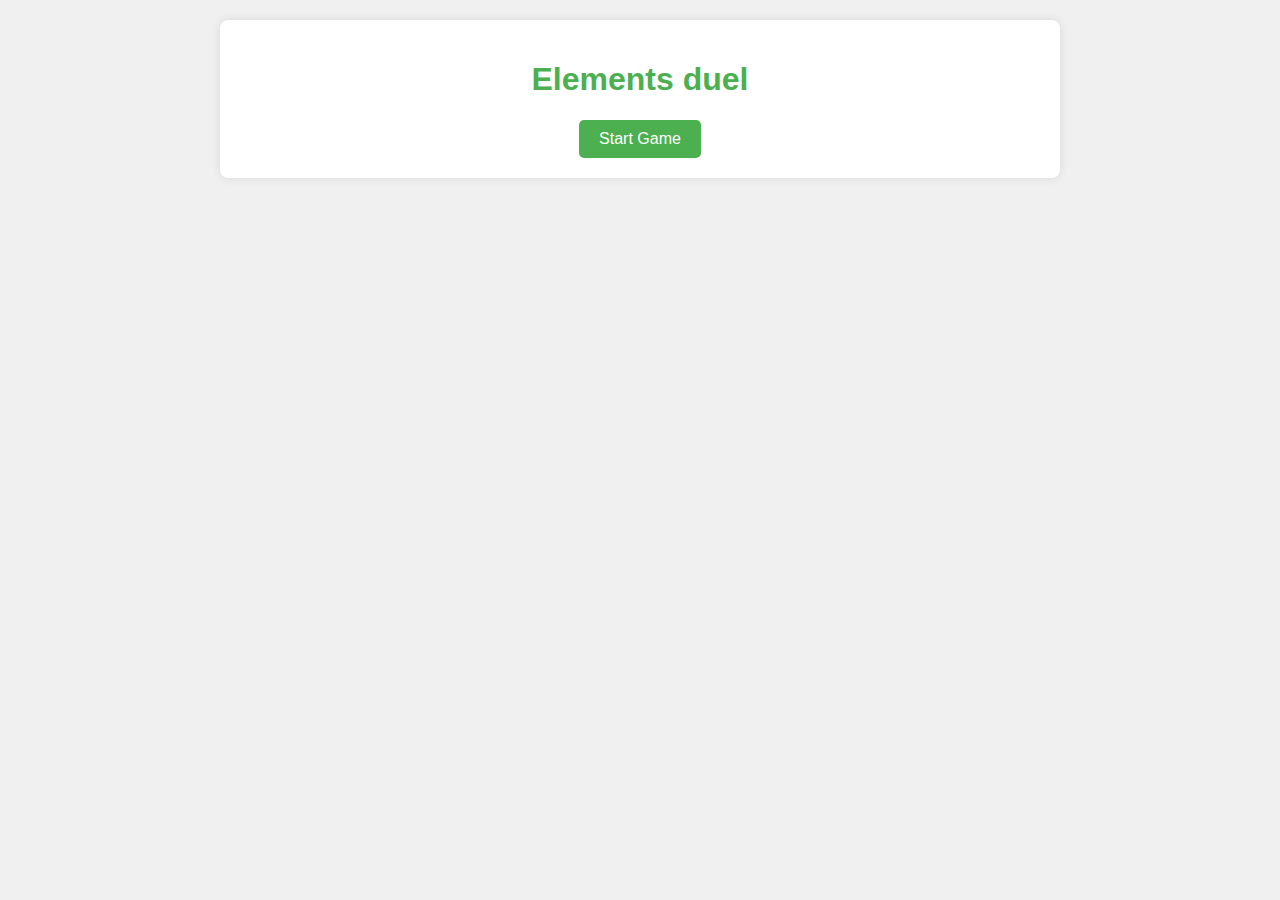
==== Components/View/index.html @ a7e6235b "Add files via upload" ====
<!DOCTYPE html>
<html lang="en">
<head>
  <meta charset="UTF-8">
  <meta name="viewport" content="width=device-width, initial-scale=1.0">
  <title>Elements Duel</title>
  <link rel="stylesheet" href="styles.css">
  <script src="script.js" defer></script>
</head>
<body>
<div id="game">
  <h1>Elements duel</h1>
  <div id="players"></div>
  <button id="startGame">Start Game</button>
</div>
</body>
</html>
---- Components/View/styles.css ----
body {
    font-family: Arial, sans-serif;
    background-color: #f0f0f0;
    color: #333;
    margin: 0;
    padding: 20px;
}

#game {
    max-width: 800px;
    margin: auto;
    background: white;
    border-radius: 8px;
    box-shadow: 0 0 10px rgba(0, 0, 0, 0.1);
    padding: 20px;
}

h1 {
    text-align: center;
    color: #4CAF50;
}

.player {
    border: 1px solid #ddd;
    border-radius: 8px;
    padding: 10px;
    margin: 10px 0;
    background-color: #f9f9f9;
}

.card {
    border: 1px solid #4CAF50;
    border-radius: 5px;
    padding: 10px;
    margin: 5px;
    cursor: pointer;
    background-color: #e0ffe0;
    transition: background-color 0.3s;
}

.card:hover {
    background-color: #d0ffcc;
}

button {
    background-color: #4CAF50;
    color: white;
    border: none;
    padding: 10px 20px;
    border-radius: 5px;
    cursor: pointer;
    font-size: 16px;
    margin-top: 10px;
    display: block; /* Ensures the button takes the full width */
    margin-left: auto; /* Center the button */
    margin-right: auto; /* Center the button */
}

button:hover {
    background-color: #45a049;
}
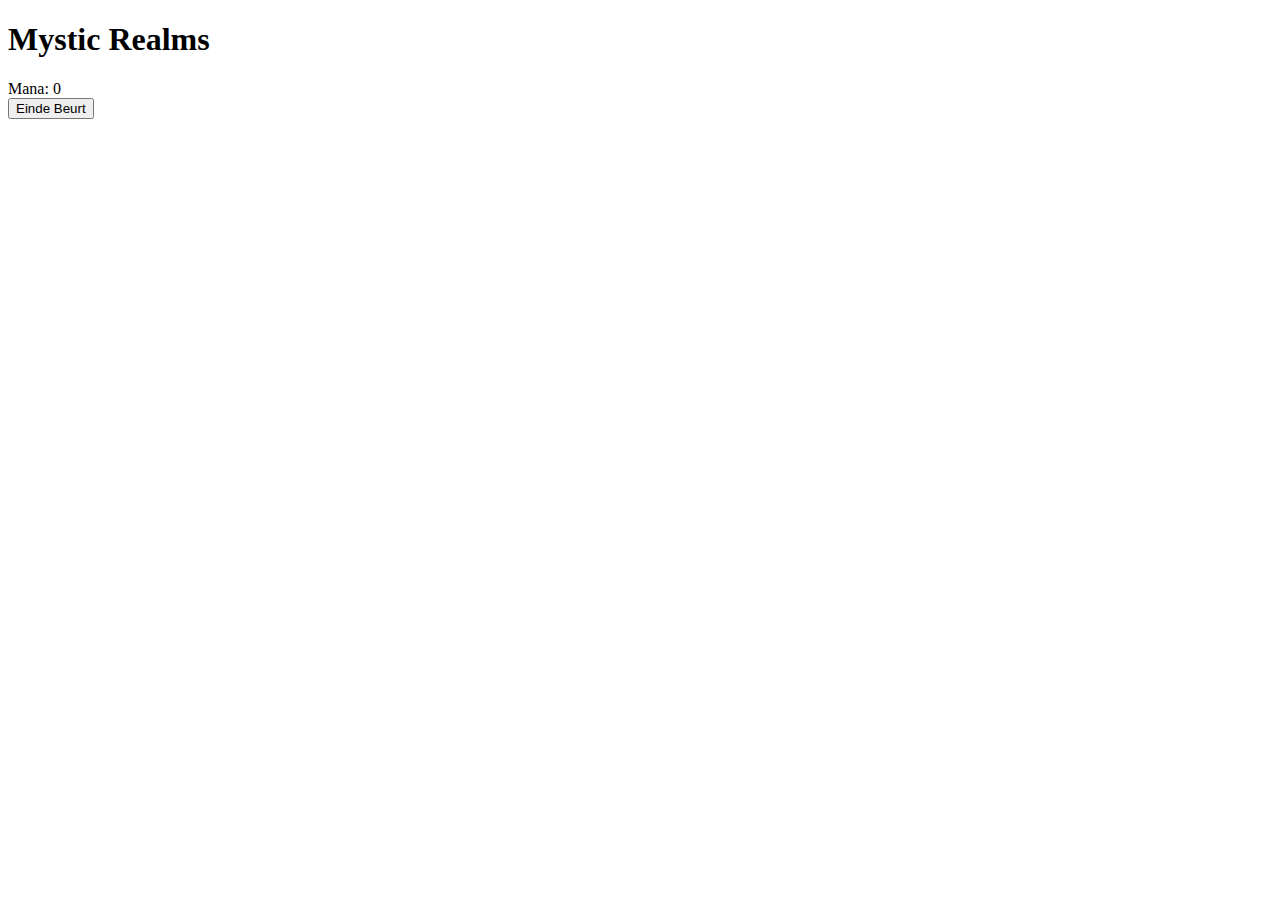
==== commit 40e0f454: "Merge remote-tracking branch 'origin/main'" ====
--- a/Components/View/index.html
+++ b/Components/View/index.html
@@ -1,17 +1,17 @@
-<!DOCTYPE html>
-<html lang="en">
-<head>
-  <meta charset="UTF-8">
-  <meta name="viewport" content="width=device-width, initial-scale=1.0">
-  <title>Elements Duel</title>
-  <link rel="stylesheet" href="styles.css">
-  <script src="script.js" defer></script>
-</head>
-<body>
-<div id="game">
-  <h1>Elements duel</h1>
-  <div id="players"></div>
-  <button id="startGame">Start Game</button>
-</div>
-</body>
+<!DOCTYPE html>
+<html lang="nl">
+<head>
+  <meta charset="UTF-8">
+  <meta name="viewport" content="width=device-width, initial-scale=1.0">
+  <title>Mystic Realms</title>
+</head>
+<body>
+
+<h1>Mystic Realms</h1>
+<div id="player-hand"></div>
+<div class="mana">Mana: <span id="mana-count">0</span></div>
+<button id="end-turn">Einde Beurt</button>
+
+
+</body>
 </html>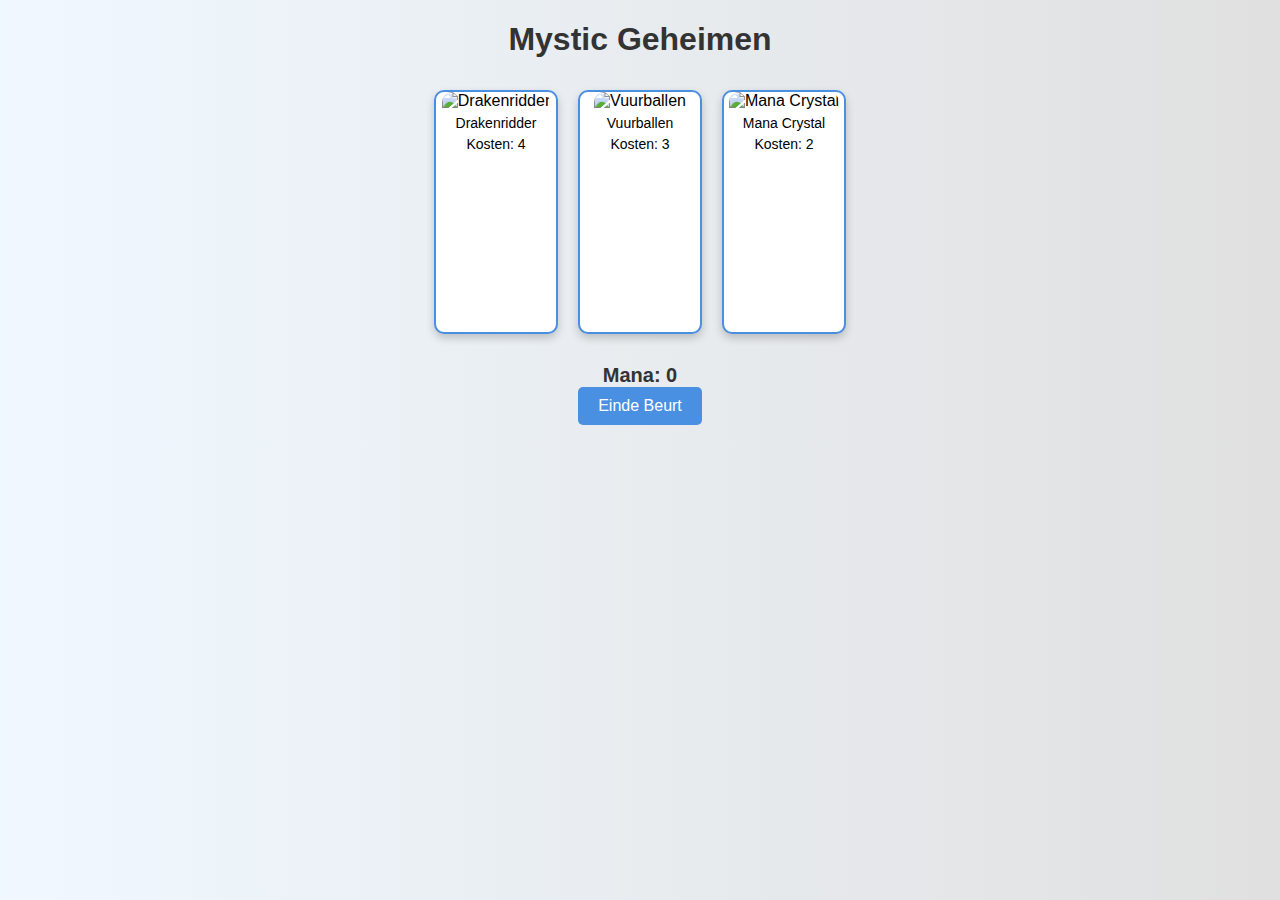
==== commit 9ce53ca4: "Update 7-3-2025" ====
--- a/Components/View/index.html
+++ b/Components/View/index.html
@@ -3,15 +3,16 @@
 <head>
   <meta charset="UTF-8">
   <meta name="viewport" content="width=device-width, initial-scale=1.0">
-  <title>Mystic Realms</title>
+  <title>Mystic Geheimen</title>
+  <link rel="stylesheet" href="styles.css">
 </head>
 <body>
 
-<h1>Mystic Realms</h1>
+<h1>Mystic Geheimen</h1>
 <div id="player-hand"></div>
 <div class="mana">Mana: <span id="mana-count">0</span></div>
 <button id="end-turn">Einde Beurt</button>
 
-
+<script src="script.js"></script>
 </body>
 </html>--- a/Components/View/styles.css
+++ b/Components/View/styles.css
@@ -0,0 +1,67 @@
+body {
+    font-family: 'Arial', sans-serif;
+    background: linear-gradient(to right, #f0f8ff, #e0e0e0);
+    margin: 20px;
+    text-align: center;
+}
+
+h1 {
+    color: #333;
+}
+
+#player-hand {
+    display: flex;
+    justify-content: center;
+    flex-wrap: wrap;
+    margin: 20px 0;
+}
+
+.card {
+    width: 120px;
+    height: 240px;
+    border: 2px solid #4a90e2;
+    border-radius: 10px;
+    margin: 10px;
+    display: inline-block;
+    text-align: center;
+    cursor: pointer;
+    position: relative;
+    background-color: #ffffff;
+    box-shadow: 0 4px 8px rgba(0, 0, 0, 0.2);
+    transition: transform 0.2s, box-shadow 0.2s;
+}
+
+.card img {
+    border-radius: 10px 10px 0 0;
+}
+.card:hover {
+    transform: scale(1.05);
+    box-shadow: 0 8px 16px rgba(0, 0, 0, 0.3);
+}
+
+.card p {
+    margin: 5px 0;
+    font-size: 14px;
+}
+
+.mana {
+    font-size: 20px;
+    margin-top: 20px;
+    font-weight: bold;
+    color: #333;
+}
+
+button {
+    padding: 10px 20px;
+    font-size: 16px;
+    border: none;
+    border-radius: 5px;
+    background-color: #4a90e2;
+    color: white;
+    cursor: pointer;
+    transition: background-color 0.3s;
+}
+
+button:hover {
+    background-color: #357abd;
+}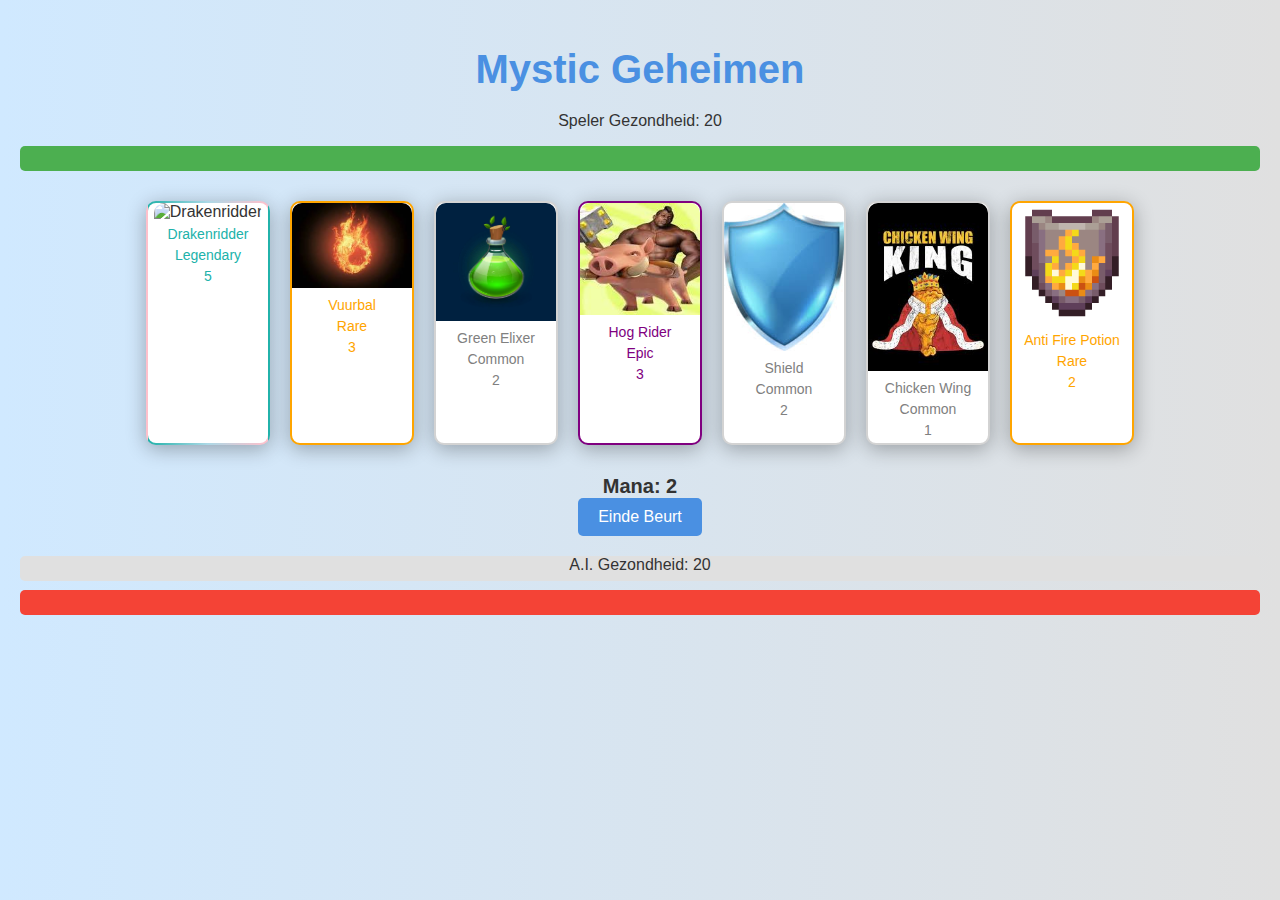
==== commit 7a0ac572: "gebruik gemaakt van overerving. ( inheritance )" ====
--- a/Components/View/index.html
+++ b/Components/View/index.html
@@ -9,10 +9,23 @@
 <body>
 
 <h1>Mystic Geheimen</h1>
+<div id="health-bar">
+  <p>Speler Gezondheid: <span id="player-health-count">20</span></p>
+  <div id="player-health-bar" class="health-bar">
+    <div id="player-health" class="health"></div>
+  </div>
+</div>
+
 <div id="player-hand"></div>
 <div class="mana">Mana: <span id="mana-count">0</span></div>
 <button id="end-turn">Einde Beurt</button>
 
+<!-- AI Health Bar -->
+<div id="ai-health-bar" class="health-bar" style="background-color: #e0e0e0; margin-top: 20px;">
+  <p>A.I. Gezondheid: <span id="ai-health-count">20</span></p>
+  <div id="ai-health" class="health ai-health-green"></div>
+</div>
+
 <script src="script.js"></script>
 </body>
 </html>--- a/Components/View/styles.css
+++ b/Components/View/styles.css
@@ -1,12 +1,41 @@
 body {
     font-family: 'Arial', sans-serif;
-    background: linear-gradient(to right, #f0f8ff, #e0e0e0);
-    margin: 20px;
+    background: linear-gradient(to right, #d0e9ff, #e0e0e0);
+    margin: 0;
+    padding: 20px;
     text-align: center;
+    color: #333;
 }
 
 h1 {
-    color: #333;
+    color: #4a90e2;
+    font-size: 2.5em;
+    margin-bottom: 20px;
+}
+
+#health-bar {
+    margin: 20px 0;
+}
+
+.health-bar {
+    width: 100%;
+    height: 25px;
+    border-radius: 5px;
+    margin-top: 5px;
+}
+
+.health {
+    height: 100%;
+    background-color: #4caf50; /* green color for player's health */
+    width: 100%; /* starts as full width */
+    border-radius: 5px;
+}
+
+#ai-health {
+    height: 100%;
+    background-color: #f44336; /* red color for AI's health */
+    width: 100%; /* starts as full width */
+    border-radius: 5px;
 }
 
 #player-hand {
@@ -19,7 +48,6 @@
 .card {
     width: 120px;
     height: 240px;
-    border: 2px solid #4a90e2;
     border-radius: 10px;
     margin: 10px;
     display: inline-block;
@@ -27,21 +55,61 @@
     cursor: pointer;
     position: relative;
     background-color: #ffffff;
-    box-shadow: 0 4px 8px rgba(0, 0, 0, 0.2);
+    box-shadow: 0 4px 20px rgba(0, 0, 0, 0.3);
     transition: transform 0.2s, box-shadow 0.2s;
+    overflow: hidden;
 }
 
 .card img {
     border-radius: 10px 10px 0 0;
+    width: 100%;
+    height: auto;
 }
+
 .card:hover {
     transform: scale(1.05);
-    box-shadow: 0 8px 16px rgba(0, 0, 0, 0.3);
+    box-shadow: 0 8px 30px rgba(0, 0, 0, 0.5);
 }
 
 .card p {
     margin: 5px 0;
     font-size: 14px;
+}
+
+.card.common {
+    border: 2px solid #d3d3d3;
+}
+
+.card.rare {
+    border: 2px solid #FFA500;
+}
+
+.card.epic {
+    border: 2px solid #800080;
+}
+
+.card.legendary {
+    border: 2px solid transparent;
+    background-image: linear-gradient(white, white),
+    linear-gradient(to right, lightseagreen, lightblue, pink);
+    background-clip: padding-box, border-box;
+    padding: 0;
+}
+
+.card.common p {
+    color: grey;
+}
+
+.card.rare p {
+    color: #FFA500;
+}
+
+.card.epic p {
+    color: #800080;
+}
+
+.card.legendary p {
+    color: lightseagreen;
 }
 
 .mana {
@@ -59,9 +127,10 @@
     background-color: #4a90e2;
     color: white;
     cursor: pointer;
-    transition: background-color 0.3s;
+    transition: background-color 0.3s, transform 0.2s;
 }
 
 button:hover {
     background-color: #357abd;
+    transform: scale(1.05);
 }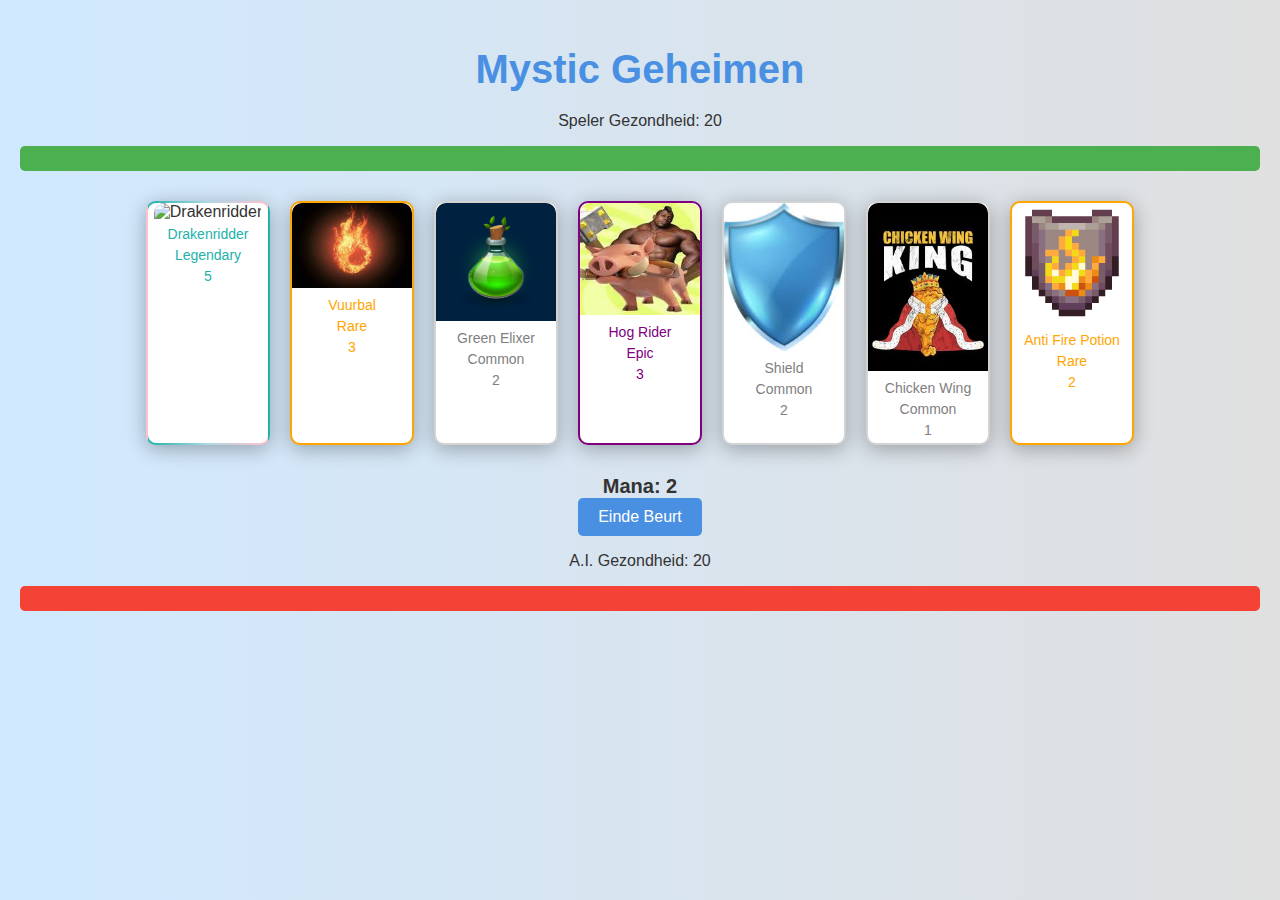
==== commit b8148353: "style weg bij html" ====
--- a/Components/View/index.html
+++ b/Components/View/index.html
@@ -20,8 +20,8 @@
 <div class="mana">Mana: <span id="mana-count">0</span></div>
 <button id="end-turn">Einde Beurt</button>
 
-<!-- AI Health Bar -->
-<div id="ai-health-bar" class="health-bar" style="background-color: #e0e0e0; margin-top: 20px;">
+
+<div id="ai-health-bar" class="health-bar" >
   <p>A.I. Gezondheid: <span id="ai-health-count">20</span></p>
   <div id="ai-health" class="health ai-health-green"></div>
 </div>
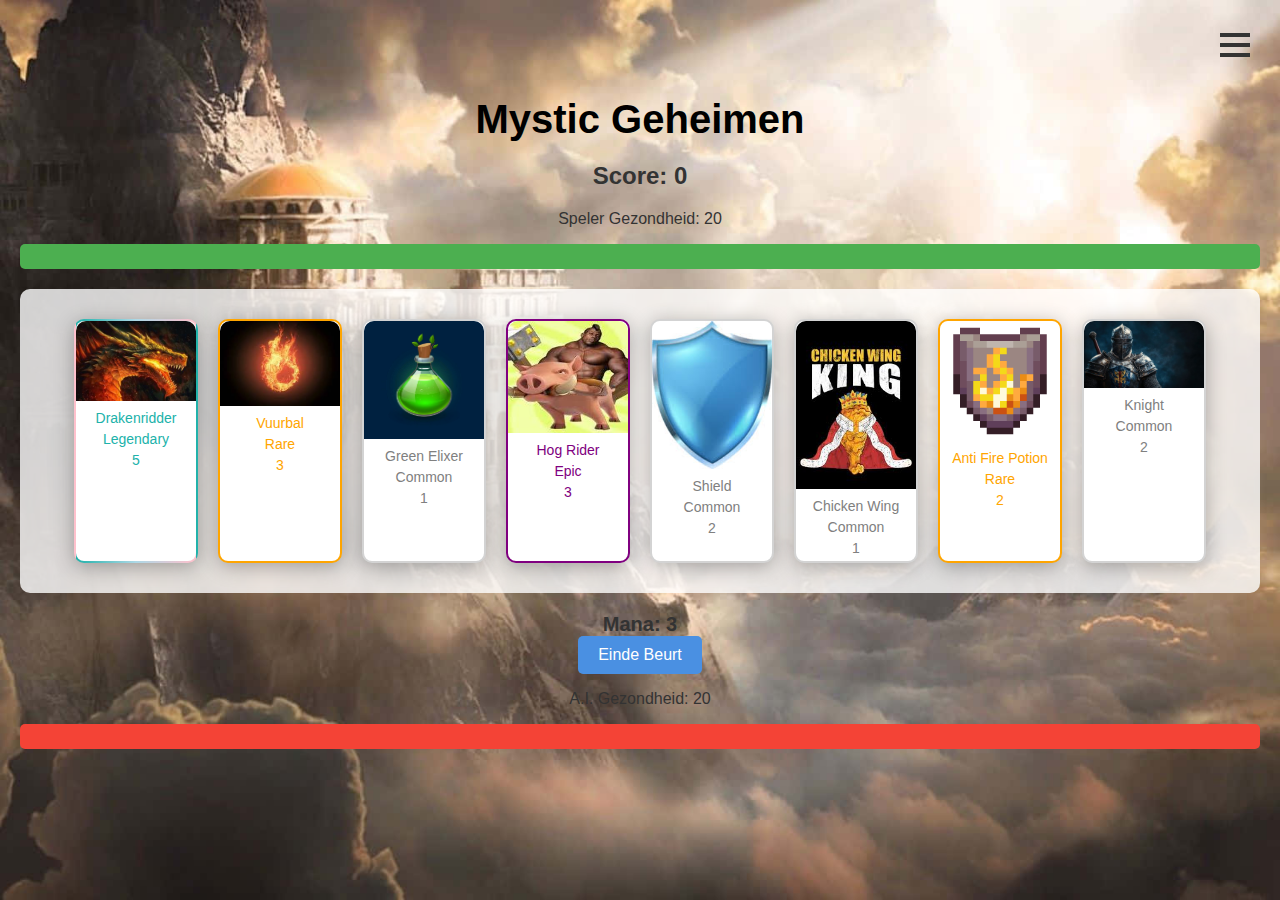
==== commit 915c8773: "pre" ====
--- a/Components/View/index.html
+++ b/Components/View/index.html
@@ -8,7 +8,27 @@
 </head>
 <body>
 
+<div id="navbar">
+  <div id="hamburger" onclick="toggleNav()">
+    <div class="line"></div>
+    <div class="line"></div>
+    <div class="line"></div>
+  </div>
+  <div id="nav-menu">
+    <ul>
+      <a href="about.html">About</a>
+      <a href="login.html">Login</a>
+    </ul>
+  </div>
+</div>
+
 <h1>Mystic Geheimen</h1>
+
+<!-- Score Display -->
+<div id="score-display">
+  <h2>Score: <span id="score-count">0</span></h2>
+</div>
+
 <div id="health-bar">
   <p>Speler Gezondheid: <span id="player-health-count">20</span></p>
   <div id="player-health-bar" class="health-bar">
@@ -18,14 +38,15 @@
 
 <div id="player-hand"></div>
 <div class="mana">Mana: <span id="mana-count">0</span></div>
+
 <button id="end-turn">Einde Beurt</button>
 
-
-<div id="ai-health-bar" class="health-bar" >
+<div id="ai-health-bar" class="health-bar">
   <p>A.I. Gezondheid: <span id="ai-health-count">20</span></p>
   <div id="ai-health" class="health ai-health-green"></div>
 </div>
 
 <script src="script.js"></script>
+
 </body>
 </html>--- a/Components/View/styles.css
+++ b/Components/View/styles.css
@@ -1,6 +1,7 @@
 body {
     font-family: 'Arial', sans-serif;
-    background: linear-gradient(to right, #d0e9ff, #e0e0e0);
+    background: url('best-greek-mythology-9tlb3r6i5cjgnuqk.jpg') no-repeat center center fixed;
+    background-size: cover;
     margin: 0;
     padding: 20px;
     text-align: center;
@@ -8,11 +9,103 @@
 }
 
 h1 {
-    color: #4a90e2;
+    color: black;
     font-size: 2.5em;
     margin-bottom: 20px;
 }
 
+#navbar {
+    position: relative;
+    display: flex;
+    justify-content: flex-end;
+    align-items: center;
+    padding: 10px;
+    background-color: #4a90e2;
+}
+.glow {
+    animation: glow 1000.5s ease-in-out infinite alternate;
+}
+
+@keyframes glow {
+    0% {
+        box-shadow: 0 0 5px rgba(255, 255, 0, 0.5), 0 0 10px rgba(255, 255, 0, 0.4);
+    }
+
+    100% {
+        box-shadow: 0 0 15px rgba(255, 255, 0, 0.8), 0 0 30px rgba(255, 255, 0, 0.6);
+    }
+}
+#hamburger {
+    cursor: pointer;
+    display: flex;
+    flex-direction: column;
+    justify-content: space-around;
+    width: 30px;
+    height: 30px;
+}
+
+.line {
+    width: 100%;
+    height: 4px;
+    background-color: white;
+    transition: all 0.3s ease;
+}
+
+
+#navbar {
+    position: relative;
+    display: flex;
+    justify-content: flex-end;
+    align-items: center;
+    padding: 10px;
+    background-color: transparent;
+}
+
+#hamburger {
+    cursor: pointer;
+    display: flex;
+    flex-direction: column;
+    justify-content: space-around;
+    width: 30px;
+    height: 30px;
+}
+
+.line {
+    width: 100%;
+    height: 4px;
+    background-color: #333;
+    transition: all 0.3s ease;
+}
+
+#nav-menu {
+    position: absolute;
+    top: 50px;
+    right: 10px;
+    background-color: #ffffff;
+    box-shadow: 0 4px 10px rgba(0, 0, 0, 0.2);
+    border-radius: 5px;
+    z-index: 1000;
+    display: none;
+}
+
+#nav-menu ul {
+    list-style-type: none;
+    padding: 10px;
+    margin: 0;
+}
+
+#nav-menu li {
+    padding: 10px 20px;
+}
+
+#nav-menu li a {
+    text-decoration: none;
+    color: #333;
+}
+
+#nav-menu a:hover {
+    background-color: #f0f0f0;
+}
 #health-bar {
     margin: 20px 0;
 }
@@ -26,15 +119,15 @@
 
 .health {
     height: 100%;
-    background-color: #4caf50; /* green color for player's health */
-    width: 100%; /* starts as full width */
+    background-color: #4caf50;
+    width: 100%;
     border-radius: 5px;
 }
 
 #ai-health {
     height: 100%;
-    background-color: #f44336; /* red color for AI's health */
-    width: 100%; /* starts as full width */
+    background-color: #f44336;
+    width: 100%;
     border-radius: 5px;
 }
 
@@ -43,6 +136,9 @@
     justify-content: center;
     flex-wrap: wrap;
     margin: 20px 0;
+    background: rgba(255, 255, 255, 0.8);
+    padding: 20px;
+    border-radius: 10px;
 }
 
 .card {
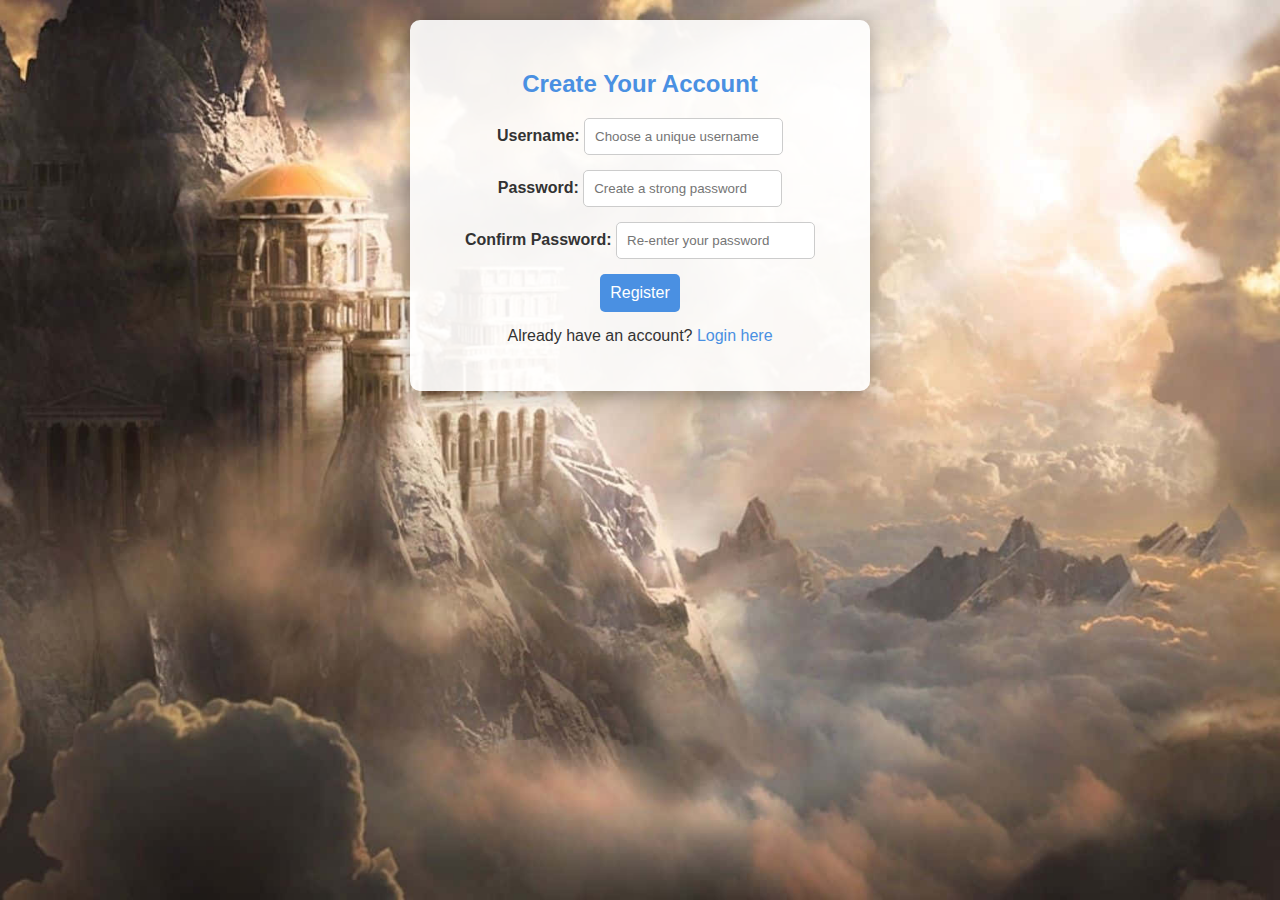
==== commit d369802e: "update 11-4-2025" ====
--- a/Components/View/index.html
+++ b/Components/View/index.html
@@ -5,6 +5,12 @@
   <meta name="viewport" content="width=device-width, initial-scale=1.0">
   <title>Mystic Geheimen</title>
   <link rel="stylesheet" href="styles.css">
+  <script>
+    if (localStorage.getItem('loggedIn') !== 'true') {
+      window.location.href = 'register.html';
+    }
+  </script>
+
 </head>
 <body>
 
@@ -13,20 +19,30 @@
     <div class="line"></div>
     <div class="line"></div>
     <div class="line"></div>
+    <button onclick="logout()">Logout</button>
+
+    <script>
+      function logout() {
+        localStorage.setItem('loggedIn', 'false');
+        window.location.href = 'index.html';
+      }
+    </script>
+
   </div>
   <div id="nav-menu">
     <ul>
       <a href="about.html">About</a>
       <a href="login.html">Login</a>
+      <a href="register.html">Registratie</a>
     </ul>
   </div>
 </div>
 
 <h1>Mystic Geheimen</h1>
 
-<!-- Score Display -->
-<div id="score-display">
+<div id="player-info">
   <h2>Score: <span id="score-count">0</span></h2>
+  <h2>Level: <span id="level-count">1</span></h2>
 </div>
 
 <div id="health-bar">
@@ -40,6 +56,8 @@
 <div class="mana">Mana: <span id="mana-count">0</span></div>
 
 <button id="end-turn">Einde Beurt</button>
+<button id="reset-game">Reset Spel</button>
+
 
 <div id="ai-health-bar" class="health-bar">
   <p>A.I. Gezondheid: <span id="ai-health-count">20</span></p>
--- a/Components/View/styles.css
+++ b/Components/View/styles.css
@@ -140,6 +140,12 @@
     padding: 20px;
     border-radius: 10px;
 }
+#player-info {
+    display: flex;
+    justify-content: center;
+    gap: 40px; /* space between Score and Level */
+    margin: 20px 0;
+}
 
 .card {
     width: 120px;
